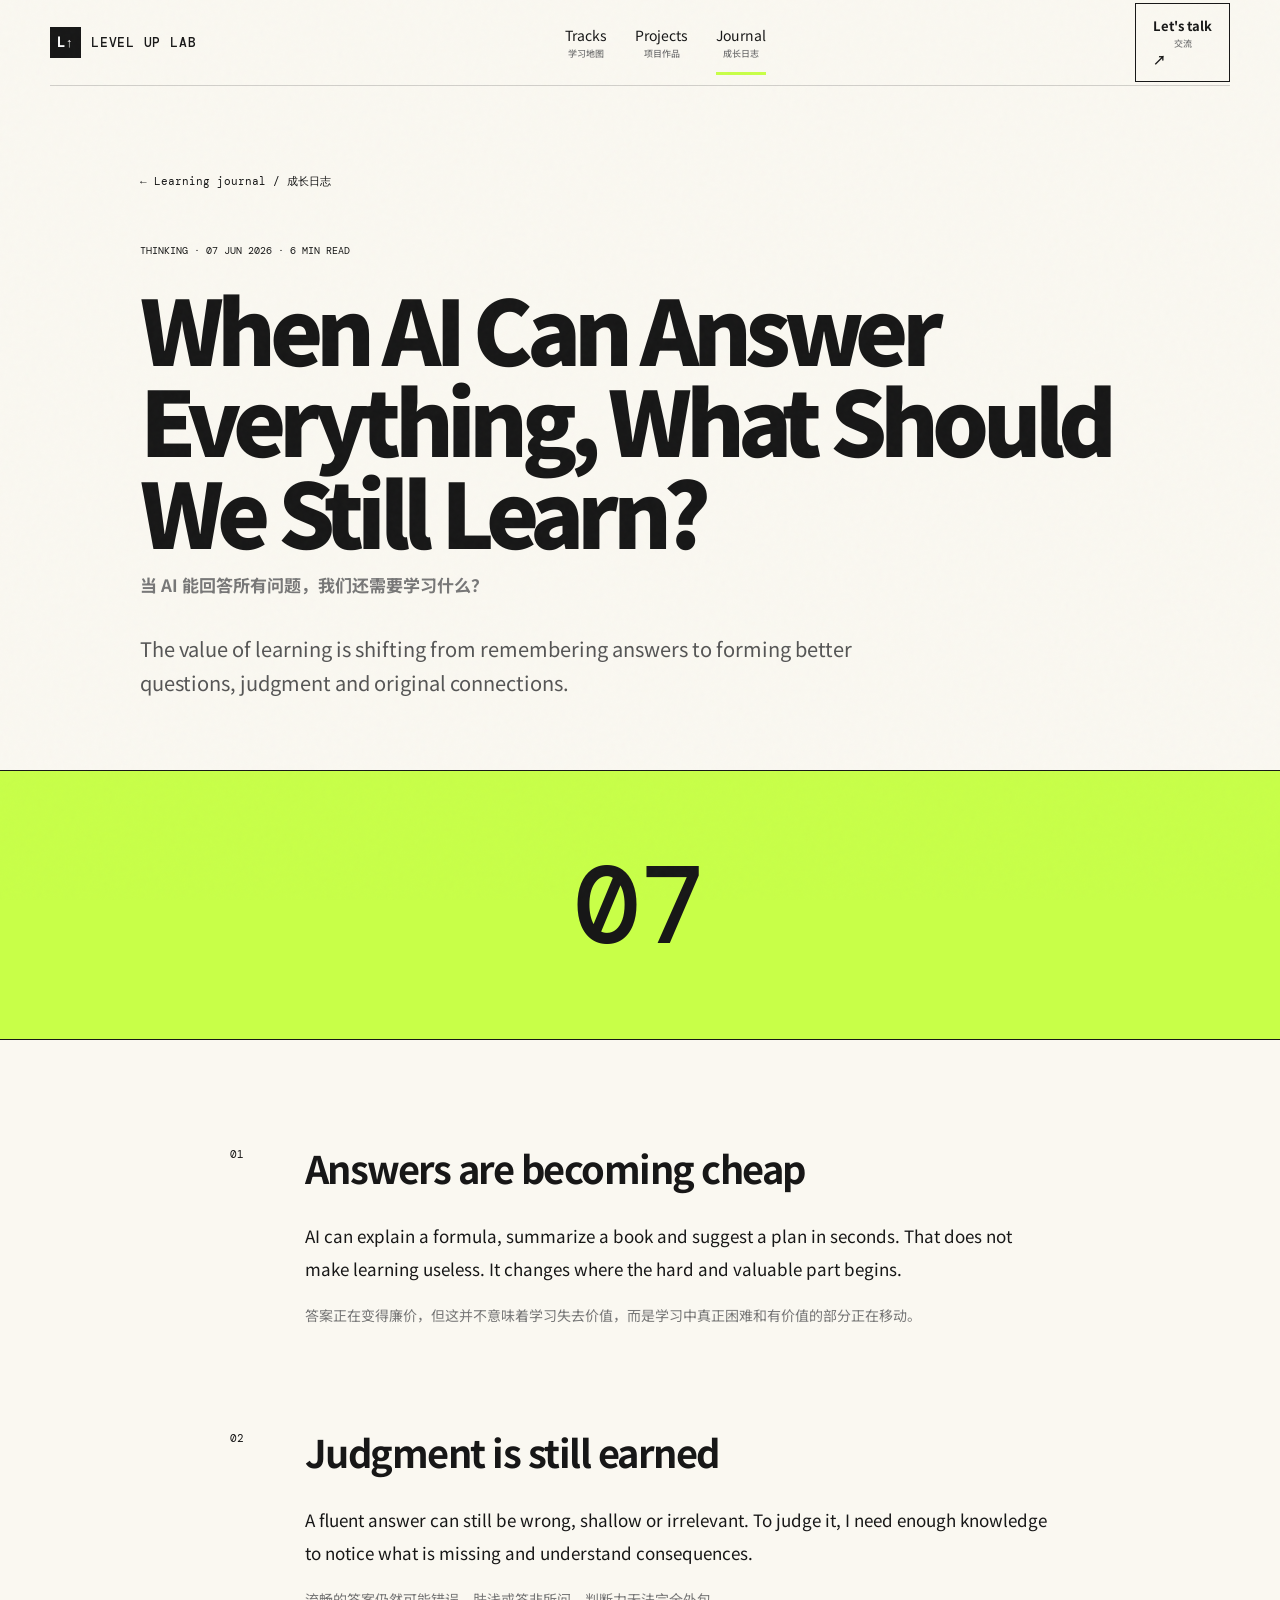
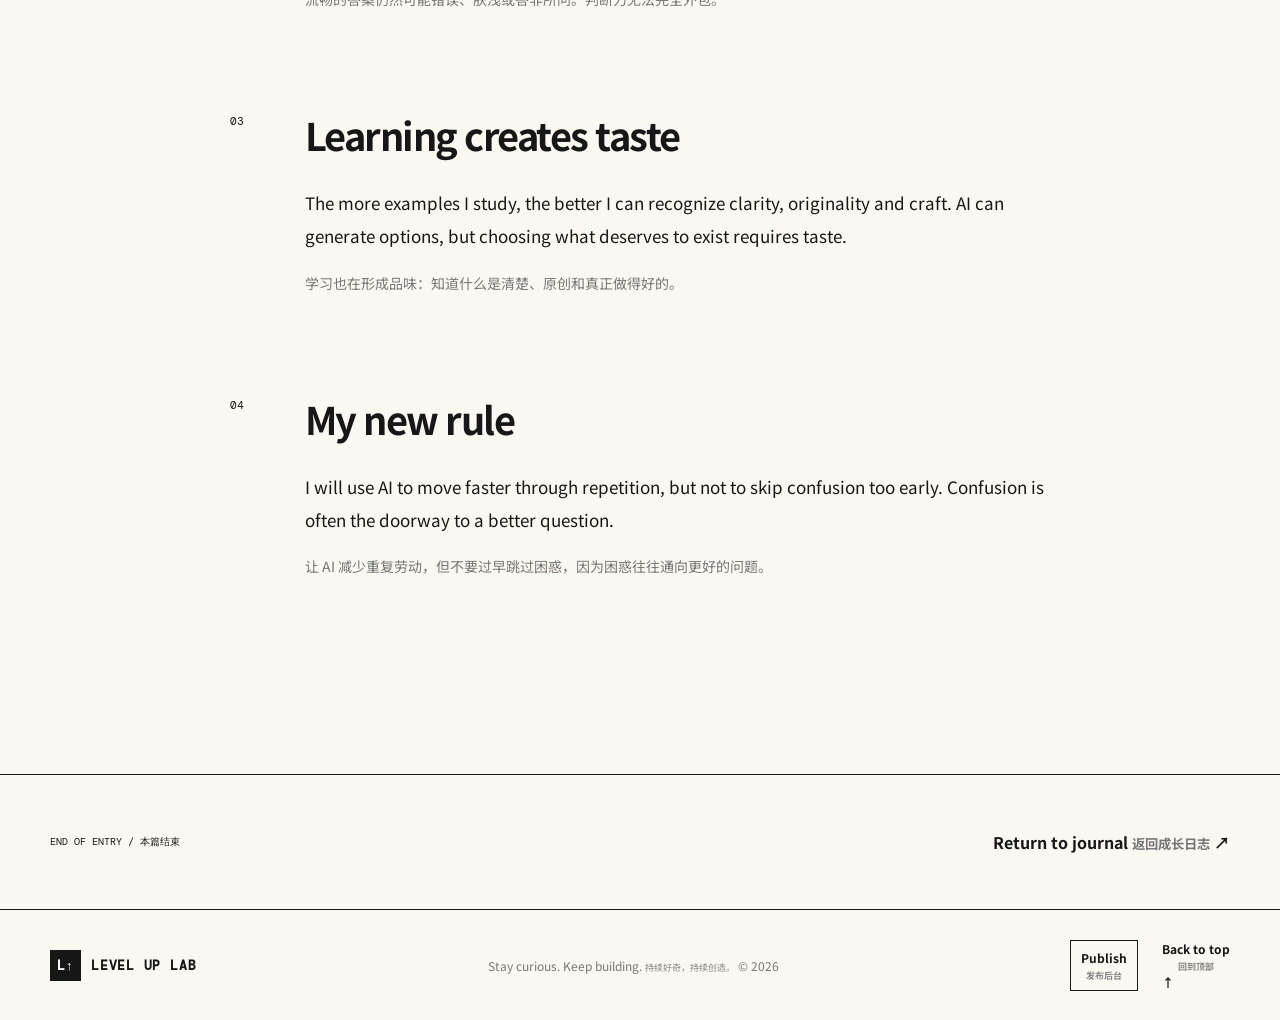
==== article.html @ 66c38d08 "Initial website" ====
<!doctype html>
<html lang="en">
  <head>
    <meta charset="UTF-8" /><meta name="viewport" content="width=device-width, initial-scale=1.0" /><meta name="description" content="Bilingual learning journal entry from LEVEL UP LAB." /><title>Journal Entry — LEVEL UP LAB</title><link rel="icon" href="favicon.svg" type="image/svg+xml" />
    <link rel="preconnect" href="https://fonts.googleapis.com" /><link rel="preconnect" href="https://fonts.gstatic.com" crossorigin /><link href="https://fonts.googleapis.com/css2?family=DM+Mono:wght@400;500&family=Noto+Sans+SC:wght@400;500;700;900&display=swap" rel="stylesheet" /><link rel="stylesheet" href="styles.css" />
  </head>
  <body data-page="journal"><div class="noise" aria-hidden="true"></div>
    <header class="nav shell inner-nav"><a class="logo" href="index.html"><span class="logo-mark">L↑</span><span>LEVEL UP LAB</span></a><nav aria-label="Main navigation"><a href="tracks.html" data-nav="tracks">Tracks <small>学习地图</small></a><a href="projects.html" data-nav="projects">Projects <small>项目作品</small></a><a href="journal.html" data-nav="journal">Journal <small>成长日志</small></a></nav><a class="nav-cta" href="mailto:hello@example.com">Let's talk <small>交流</small> <span>↗</span></a></header>
    <main id="top" class="article-page" data-article-detail>
      <header class="article-hero shell"><a class="back-link" href="journal.html">← Learning journal / 成长日志</a><p class="article-meta" data-article-meta></p><h1 data-article-title>Loading entry…</h1><p class="detail-zh" data-article-zh></p><p class="article-deck" data-article-deck></p></header>
      <div class="article-color" data-article-mark>07</div>
      <article class="article-body shell" data-article-body></article>
      <section class="article-end"><div class="shell"><p>END OF ENTRY / 本篇结束</p><a href="journal.html">Return to journal <small>返回成长日志</small> ↗</a></div></section>
    </main>
    <footer class="footer shell"><a class="logo" href="index.html"><span class="logo-mark">L↑</span><span>LEVEL UP LAB</span></a><p>Stay curious. Keep building. <small>持续好奇，持续创造。</small> © 2026</p><div class="footer-links"><a href="admin/">Publish <small>发布后台</small></a><a href="#top">Back to top <small>回到顶部</small> ↑</a></div></footer><script src="script.js"></script>
  </body>
</html>
---- styles.css ----
:root { --ink:#171717; --cream:#f3f0e7; --paper:#faf8f1; --lime:#c8ff48; --purple:#7657ff; --orange:#ff623e; --line:rgba(23,23,23,.18); }
* { box-sizing:border-box; }
html { scroll-behavior:smooth; overflow-x:hidden; }
body { margin:0; color:var(--ink); background:var(--paper); font-family:"Noto Sans SC",sans-serif; overflow-x:hidden; }
a { color:inherit; text-decoration:none; }
.shell { width:min(1180px, calc(100% - 48px)); margin-inline:auto; }
.noise { position:fixed; inset:0; z-index:20; pointer-events:none; opacity:.035; background-image:url("data:image/svg+xml,%3Csvg viewBox='0 0 180 180' xmlns='http://www.w3.org/2000/svg'%3E%3Cfilter id='n'%3E%3CfeTurbulence type='fractalNoise' baseFrequency='.9' numOctaves='4' stitchTiles='stitch'/%3E%3C/filter%3E%3Crect width='100%25' height='100%25' filter='url(%23n)' opacity='.7'/%3E%3C/svg%3E"); }
.nav { height:86px; display:flex; align-items:center; justify-content:space-between; border-bottom:1px solid var(--line); }
.logo { display:flex; align-items:center; gap:10px; font:500 13px "DM Mono",monospace; letter-spacing:.06em; }
.logo-mark { width:31px; height:31px; display:grid; place-items:center; background:var(--ink); color:white; font-weight:700; }
.nav nav { display:flex; gap:36px; font-size:14px; }
.nav nav a { transition:opacity .2s; }.nav nav a:hover { opacity:.5; }
.nav-cta { padding:12px 17px; border:1px solid var(--ink); font-size:13px; font-weight:700; transition:.2s; }.nav-cta:hover { background:var(--ink); color:white; }
.hero { min-height:680px; padding:82px 0 95px; display:grid; grid-template-columns:1.3fr .7fr; align-items:center; gap:90px; }
.eyebrow { font:500 12px "DM Mono",monospace; letter-spacing:.08em; text-transform:uppercase; }
.live-dot,.status-dot { display:inline-block; width:8px; height:8px; margin-right:8px; background:#64d33b; border-radius:50%; box-shadow:0 0 0 5px rgba(100,211,59,.14); }
h1,h2,h3,p { margin-top:0; }
h1 { margin:24px 0 30px; font-size:clamp(58px,7vw,98px); line-height:.98; letter-spacing:-.075em; font-weight:900; }
h1 span { position:relative; z-index:0; } h1 span::after { content:""; position:absolute; left:-2%; right:-4%; bottom:3%; height:20%; background:var(--lime); z-index:-1; transform:rotate(-1.5deg); }
.hero-intro { max-width:590px; font-size:18px; line-height:1.9; color:#525252; }
.hero-actions { margin-top:38px; display:flex; gap:12px; }
.button { display:inline-flex; align-items:center; justify-content:center; gap:30px; min-height:54px; padding:0 22px; font-size:14px; font-weight:700; transition:transform .2s,box-shadow .2s; }.button:hover { transform:translateY(-3px); box-shadow:5px 5px 0 var(--ink); }
.primary { background:var(--ink); color:white; }.ghost { border:1px solid var(--ink); }
.lab-card { position:relative; padding:20px; background:var(--cream); border:1px solid var(--ink); box-shadow:12px 12px 0 var(--lime); transform:rotate(1.5deg); }
.card-top { display:flex; justify-content:space-between; padding-bottom:14px; border-bottom:1px solid var(--line); font:11px "DM Mono",monospace; }
.avatar-wrap { height:220px; position:relative; display:grid; place-items:center; overflow:hidden; background:var(--purple); margin:18px 0; }
.avatar { position:relative; z-index:2; width:98px; height:98px; display:grid; place-items:center; border:2px solid white; color:white; border-radius:50%; font:500 27px "DM Mono",monospace; background:rgba(23,23,23,.16); }
.orbit { position:absolute; border:1px solid rgba(255,255,255,.55); border-radius:50%; animation:spin 13s linear infinite; }.orbit::before { content:""; position:absolute; width:11px; height:11px; background:var(--lime); border-radius:50%; top:15%; left:4%; }
.orbit-one { width:190px; height:110px; transform:rotate(25deg); }.orbit-two { width:280px; height:150px; transform:rotate(-30deg); animation-direction:reverse; }
.level-badge { position:absolute; z-index:3; right:17px; bottom:15px; padding:7px 10px; background:var(--lime); font:500 11px "DM Mono",monospace; }
.stats div { display:grid; grid-template-columns:100px 1fr; gap:10px; padding:7px 0; }.stats span,.progress-label { font-size:11px; color:#747474; }.stats strong { font-size:12px; }
.progress-label { margin:16px 0 7px; display:flex; justify-content:space-between; }.progress-bar { height:7px; background:#d8d4c8; overflow:hidden; }.progress-bar i { display:block; width:72%; height:100%; background:var(--orange); }
.ticker { overflow:hidden; background:var(--lime); border-block:1px solid var(--ink); transform:rotate(-1deg) scale(1.02); }.ticker-track { width:max-content; padding:15px 0; display:flex; gap:36px; animation:marquee 24s linear infinite; font:500 15px "DM Mono",monospace; }
.section { padding-block:130px; }.section-heading { display:grid; grid-template-columns:1fr 1fr; align-items:end; gap:60px; margin-bottom:64px; }.section-heading h2 { margin:12px 0 0; font-size:clamp(44px,5vw,66px); line-height:1.05; letter-spacing:-.055em; }.section-heading>p { max-width:440px; margin:0 0 4px auto; line-height:1.9; color:#626262; }
.track-grid { display:grid; grid-template-columns:repeat(3,1fr); border:1px solid var(--ink); }.track-card { min-height:485px; padding:30px; border-right:1px solid var(--ink); display:flex; flex-direction:column; position:relative; overflow:hidden; }.track-card:last-child { border:0; }.track-card::after { content:""; position:absolute; width:180px; height:180px; border-radius:50%; right:-90px; top:-90px; background:var(--card-color); transition:transform .35s; }.track-card:hover::after { transform:scale(1.25); }
.track-card.game { --card-color:var(--orange); }.track-card.ai { --card-color:var(--purple); }.track-card.business { --card-color:var(--lime); }
.track-index { font:12px "DM Mono",monospace; }.track-icon { margin:50px 0 27px; width:64px; height:64px; display:grid; place-items:center; border:1px solid var(--ink); border-radius:50%; font-size:28px; }.track-card h3 { font-size:35px; margin-bottom:12px; }.track-card p { line-height:1.8; color:#5d5d5d; font-size:14px; }.track-card ul { list-style:none; padding:0; margin:10px 0 26px; font:12px/2.1 "DM Mono",monospace; }.track-card li::before { content:"+"; margin-right:10px; color:var(--orange); }.track-card a { margin-top:auto; padding-top:17px; border-top:1px solid var(--line); display:flex; justify-content:space-between; font-size:13px; font-weight:700; }
.projects { background:var(--ink); color:white; }.section-heading.light>p { color:#aaa; }.quest { display:grid; grid-template-columns:80px 1fr 100px 50px; align-items:center; gap:24px; padding:36px 6px; border-top:1px solid #484848; transition:background .2s,padding .2s; }.quest:last-child { border-bottom:1px solid #484848; }.quest:hover { background:#222; padding-inline:20px; }.quest-num { font:12px "DM Mono",monospace; color:#888; }.tag-row { display:flex; gap:7px; }.tag-row span { padding:4px 7px; border:1px solid #5a5a5a; font:10px "DM Mono",monospace; color:#bbb; }.quest h3 { margin:12px 0 8px; font-size:25px; }.quest p { margin:0; color:#999; font-size:13px; }.quest-status { font:11px "DM Mono",monospace; }.quest-status.done { color:#777; }.quest-arrow { font-size:24px; text-align:right; }
.log-section .section-heading { grid-template-columns:1fr auto; }.text-link { font-size:13px; font-weight:700; }.log-grid { display:grid; grid-template-columns:repeat(3,1fr); gap:22px; }.log-card { border:1px solid var(--ink); background:var(--paper); transition:transform .25s,box-shadow .25s; }.log-card:hover { transform:translateY(-6px); box-shadow:8px 8px 0 var(--ink); }.log-visual { height:210px; display:grid; grid-template-columns:1fr auto; grid-template-rows:1fr auto; padding:24px; overflow:hidden; position:relative; }.log-visual span { font:500 67px "DM Mono",monospace; line-height:1; }.log-visual b { grid-column:2; grid-row:2; font:12px "DM Mono",monospace; }.log-visual i { position:absolute; border:1px solid var(--ink); border-radius:50%; width:170px; height:170px; right:-20px; top:20px; }.log-visual i::before,.log-visual i::after { content:""; position:absolute; background:var(--ink); }.log-visual i::before { width:220px; height:1px; top:84px; left:-25px; }.log-visual i::after { width:1px; height:220px; left:84px; top:-25px; }.visual-one { background:var(--lime); }.visual-two { background:var(--purple); color:white; }.visual-two i { border-color:white; }.visual-two i::before,.visual-two i::after { background:white; }.visual-three { background:var(--orange); }.log-content { padding:25px; }.log-content p { font:10px "DM Mono",monospace; color:#777; }.log-content h3 { min-height:80px; font-size:20px; line-height:1.55; }.log-content a { font-size:12px; font-weight:700; }
.contact { background:var(--lime); border-block:1px solid var(--ink); text-align:center; }.contact-inner { padding-block:110px; }.contact h2 { margin:18px 0 20px; font-size:clamp(52px,7vw,82px); line-height:1.02; letter-spacing:-.06em; }.contact p:not(.eyebrow) { margin-bottom:34px; }.dark { background:var(--ink); color:white; }.button.dark:hover { box-shadow:5px 5px 0 white; }
.footer { min-height:110px; display:flex; align-items:center; justify-content:space-between; font-size:12px; }.footer p { margin:0; color:#777; }.footer>a { font-weight:700; }.footer-links { display:flex; align-items:center; gap:24px; }.footer-links a { font-weight:700; }.footer-links a:first-child { padding:8px 10px; border:1px solid var(--ink); }.footer-links small { display:block; margin-top:3px; text-align:center; }
.reveal { opacity:0; transform:translateY(24px); transition:opacity .7s ease,transform .7s ease; }.reveal.visible { opacity:1; transform:translateY(0); }.delay-1 { transition-delay:.12s; }.delay-2 { transition-delay:.24s; }
@keyframes spin { to { rotate:360deg; } } @keyframes marquee { to { transform:translateX(-50%); } }
@media (max-width:850px) { .nav nav { display:none; }.hero { grid-template-columns:1fr; gap:55px; padding-top:60px; }.lab-card { max-width:440px; }.section-heading { grid-template-columns:1fr; gap:25px; }.section-heading>p { margin-left:0; }.track-grid,.log-grid { grid-template-columns:1fr; }.track-card { border-right:0; border-bottom:1px solid var(--ink); min-height:430px; }.quest { grid-template-columns:54px 1fr 30px; }.quest-status { display:none; }.section { padding-block:90px; } }
@media (max-width:560px) { .shell { width:min(100% - 28px,1180px); }.nav { height:72px; }.nav-cta { padding:10px 11px; }.nav-cta span { display:none; }.hero { min-height:0; padding:55px 0 80px; }.hero-actions { flex-direction:column; }.lab-card { box-shadow:7px 7px 0 var(--lime); }.section-heading h2 { font-size:44px; }.quest { grid-template-columns:1fr 28px; padding:28px 0; }.quest-num { display:none; }.quest h3 { font-size:21px; }.footer { padding:30px 0; gap:25px; flex-wrap:wrap; }.footer p { order:3; width:100%; }.footer-links { margin-left:auto; gap:12px; } }
@media (prefers-reduced-motion:reduce) { *,*::before,*::after { animation-duration:.01ms!important; animation-iteration-count:1!important; scroll-behavior:auto!important; }.reveal { opacity:1; transform:none; } }

/* English-first bilingual hierarchy */
.nav nav { gap:28px; }
.nav small,.nav-cta small { display:block; margin-top:2px; color:#777; font-size:9px; font-weight:500; text-align:center; }
.hero-zh { margin:-12px 0 26px; color:#5f5f5f; font-size:17px; font-weight:700; letter-spacing:.08em; }
.zh-copy { max-width:590px; margin-top:-12px; color:#888; font-size:12px; line-height:1.8; }
.button { gap:10px; }.button small { font-size:9px; opacity:.62; }.button span { margin-left:14px; }
.stats span small,.stats strong small,.progress-label small { display:block; margin-top:3px; font-size:9px; font-weight:400; }
.stats strong { font-size:11px; }.stats span,.progress-label { font-size:10px; }
.section-heading>p,.dual-copy { max-width:440px; margin:0 0 4px auto; color:#626262; line-height:1.9; }
.dual-copy p { margin:0; }.dual-copy p+p { margin-top:9px; color:#929292; font-size:12px; }
.heading-zh { margin:14px 0 0; color:#777; font-size:14px; font-weight:700; letter-spacing:.06em; }
.track-card h3 { font-size:32px; }.track-card h3 small { display:block; margin-top:7px; color:#777; font-size:12px; letter-spacing:.08em; }
.track-card p { font-size:13px; line-height:1.75; }.track-card .card-zh { margin-top:-5px; color:#999; font-size:11px; }
.track-card ul { margin:8px 0 20px; font-size:11px; }.track-card a small { margin-left:auto; margin-right:8px; color:#888; font-weight:500; }
.section-heading.light .dual-copy { color:#ddd; }.section-heading.light .dual-copy p+p,.section-heading.light .heading-zh { color:#888; }
.quest h3 { font-size:24px; }.quest h3 small { display:block; margin-top:6px; color:#888; font-size:11px; }
.quest p { color:#bbb; font-size:12px; }.quest p span { margin-left:7px; color:#777; font-size:10px; }
.quest-status { font-size:10px; }.quest-status small { display:block; margin-top:5px; color:#777; }
.log-content p small { margin-left:5px; }.log-content h3 { min-height:122px; font-size:18px; line-height:1.45; }
.log-content h3 small { display:block; margin-top:8px; color:#888; font-size:11px; font-weight:500; line-height:1.55; }
.log-content a small,.text-link small,.footer small { color:#888; font-size:9px; }
.contact .heading-zh { margin-top:-8px; color:#4d5e1e; }.contact p span { color:#607329; font-size:12px; }

@media (max-width:850px) {
  .section-heading>p,.dual-copy { margin-left:0; }
  .track-card { min-height:470px; }
}

/* Four equal learning paths */
.track-grid { grid-template-columns:repeat(4,1fr); }
.track-card { min-height:535px; padding:26px; }
.track-card.english { --card-color:var(--orange); }
.track-card.ai { --card-color:var(--purple); }
.track-card.media { --card-color:var(--lime); }
.track-card.business { --card-color:#67d7ff; }
.track-card h3 { overflow-wrap:anywhere; }
@media (max-width:1000px) and (min-width:851px) {
  .track-grid { grid-template-columns:repeat(2,1fr); }
  .track-card { border-bottom:1px solid var(--ink); }
  .track-card:nth-child(2) { border-right:0; }
  .track-card:nth-child(3),.track-card:nth-child(4) { border-bottom:0; }
}
@media (max-width:850px) {
  .track-grid { grid-template-columns:1fr; }
  .track-card { min-height:470px; }
  .track-card:nth-child(3) { border-bottom:1px solid var(--ink); }
}

/* Projects as prominent cards */
.quest-list { display:grid; grid-template-columns:repeat(2,minmax(0,1fr)); gap:18px; }
.quest { --accent:var(--lime); min-height:350px; position:relative; overflow:hidden; display:grid; grid-template-columns:1fr auto; grid-template-rows:auto 1fr auto; gap:22px; padding:28px; border:1px solid #4b4b4b; background:#1d1d1d; transition:transform .25s,box-shadow .25s,border-color .25s; }
.quest:nth-child(1) { --accent:var(--purple); }.quest:nth-child(2) { --accent:var(--orange); }.quest:nth-child(3) { --accent:#67d7ff; }.quest:nth-child(4) { --accent:var(--lime); }
.quest::before { content:""; position:absolute; top:-92px; right:-72px; width:210px; height:210px; border-radius:50%; background:var(--accent); opacity:.92; transition:transform .3s; }
.quest:hover { padding:28px; border-color:var(--accent); background:#222; transform:translateY(-6px); box-shadow:8px 8px 0 var(--accent); }
.quest:hover::before { transform:scale(1.14); }
.quest-num,.quest-main,.quest-arrow { position:relative; z-index:1; }
.quest-num { grid-column:1; grid-row:1; }.quest-main { grid-column:1/-1; grid-row:2; align-self:end; }.quest-arrow { grid-column:2; grid-row:3; align-self:end; }
.quest h3 { max-width:470px; margin:16px 0 12px; font-size:30px; line-height:1.2; }.quest h3 small { margin-top:9px; }
.quest p { max-width:470px; line-height:1.7; }.quest .tag-row span { border-color:#606060; }

/* Journal as a scannable list */
.log-grid { display:block; }
.log-card { display:grid; grid-template-columns:160px 1fr; border:0; border-top:1px solid var(--ink); background:transparent; transition:background .2s; }
.log-card:last-child { border-bottom:1px solid var(--ink); }.log-card:hover { transform:none; box-shadow:none; background:var(--cream); }
.log-visual { width:160px; height:150px; border-right:1px solid var(--ink); }
.log-visual span { font-size:46px; }.log-visual i { width:110px; height:110px; right:-20px; top:20px; }.log-visual i::before { width:150px; top:54px; }.log-visual i::after { height:150px; left:54px; }
.log-content { display:grid; grid-template-columns:155px 1fr 105px; gap:26px; align-items:center; padding:25px 30px; }
.log-content p,.log-content h3 { margin:0; }.log-content h3 { min-height:0; font-size:19px; }.log-content a { justify-self:end; white-space:nowrap; }

@media (max-width:850px) {
  .quest-list { grid-template-columns:1fr; }
  .quest { min-height:330px; grid-template-columns:1fr auto; }
  .quest-status { display:block; }
  .log-card { grid-template-columns:125px 1fr; }
  .log-visual { width:125px; height:100%; min-height:145px; padding:18px; }
  .log-content { grid-template-columns:1fr; gap:10px; padding:22px; }
  .log-content a { justify-self:start; margin-top:6px; }
}
@media (max-width:560px) {
  .quest { min-height:350px; padding:22px; }.quest:hover { padding:22px; }
  .quest-num { display:block; }.quest h3 { font-size:25px; }
  .quest-status { min-width:78px; font-size:9px; }
  .log-card { grid-template-columns:92px 1fr; }
  .log-visual { width:92px; min-height:165px; padding:12px; }.log-visual span { font-size:34px; }.log-visual i { width:75px; height:75px; }
  .log-content { padding:16px; }.log-content h3 { font-size:15px; }.log-content h3 small { font-size:10px; }.log-content p { font-size:9px; }
}

/* Shared inner pages */
.inner-nav nav a { position:relative; }.inner-nav nav a.active::after { content:""; position:absolute; left:0; right:0; bottom:-15px; height:3px; background:var(--lime); }
.inner-page { min-height:70vh; }.page-hero { padding:110px 0 95px; }.page-hero h1 { margin:25px 0 35px; max-width:1000px; font-size:clamp(64px,8vw,112px); }.page-hero h1 span { color:var(--purple); }.page-hero-copy { max-width:680px; margin-left:auto; }.page-hero-copy p { font-size:17px; line-height:1.9; }.page-hero-copy p+ p { margin-top:-5px; color:#888; font-size:12px; }.anchor-nav { margin-top:65px; display:grid; grid-template-columns:repeat(4,1fr); border:1px solid var(--ink); }.anchor-nav a { padding:17px; border-right:1px solid var(--ink); font:11px "DM Mono",monospace; transition:.2s; }.anchor-nav a:last-child { border:0; }.anchor-nav a:hover { background:var(--ink); color:white; }

/* Tracks */
.route { padding:115px 0; border-top:1px solid var(--ink); scroll-margin-top:20px; }.route-grid { display:grid; grid-template-columns:.78fr 1.22fr; gap:100px; }.route-title>span { font:11px "DM Mono",monospace; }.route-symbol { width:82px; height:82px; margin:38px 0; display:grid; place-items:center; border:1px solid currentColor; border-radius:50%; font:500 25px "DM Mono",monospace; }.route-title h2 { font-size:clamp(50px,5vw,76px); line-height:1; letter-spacing:-.06em; }.route-title h2 small { display:block; margin-top:13px; font-size:16px; letter-spacing:.08em; }.route-lead { max-width:650px; font-size:28px; font-weight:700; line-height:1.45; }.route-zh { color:#777; font-size:13px; line-height:1.8; }.route-plan { margin:50px 0 34px; border-top:1px solid currentColor; }.route-plan>div { display:grid; grid-template-columns:130px 1fr 1.2fr; gap:25px; padding:23px 0; border-bottom:1px solid currentColor; }.route-plan span { font:10px "DM Mono",monospace; }.route-plan strong { font-size:14px; }.route-plan p { margin:0; color:#666; font-size:12px; line-height:1.6; }.route-link { display:inline-flex; gap:13px; padding:15px 18px; border:1px solid currentColor; font-size:12px; font-weight:700; }.route-link small { color:#777; }.route-english { background:#fff2eb; }.route-ai { background:var(--purple); color:white; }.route-ai .route-zh,.route-ai .route-plan p,.route-ai .route-link small { color:#d0caff; }.route-media { background:var(--lime); }.route-business { background:#dff7ff; }
.next-cta { padding:120px 0; background:var(--lime); text-align:center; }.next-cta h2 { margin:16px 0; font-size:clamp(50px,7vw,82px); line-height:1.02; letter-spacing:-.06em; }.next-cta>div>p:not(.eyebrow) { margin-bottom:35px; }.dark-cta { background:var(--ink); color:white; }.dark-cta .primary { border:1px solid #555; }

/* Project archive */
.library-section { padding:10px 0 130px; }.filter-bar { margin-bottom:35px; display:flex; flex-wrap:wrap; gap:8px; }.filter-bar button { padding:11px 15px; border:1px solid var(--ink); background:transparent; color:var(--ink); font:11px "DM Mono",monospace; cursor:pointer; }.filter-bar button small { margin-left:4px; }.filter-bar button.active,.filter-bar button:hover { background:var(--ink); color:white; }.library-grid { display:grid; grid-template-columns:repeat(2,1fr); gap:22px; }.library-project { position:relative; min-height:580px; padding:28px; display:flex; flex-direction:column; overflow:hidden; border:1px solid var(--ink); background:var(--cream); transition:transform .25s,box-shadow .25s; }.library-project:hover { transform:translateY(-6px); box-shadow:9px 9px 0 var(--ink); }.library-project[hidden] { display:none; }.project-no { font:11px "DM Mono",monospace; }.project-art { height:245px; margin:24px 0 28px; padding:28px; display:flex; align-items:center; justify-content:space-between; background:var(--project-tone); font:500 66px "DM Mono",monospace; }.project-art span { align-self:flex-end; font-size:25px; }.tone-purple { --project-tone:var(--purple); }.tone-orange { --project-tone:var(--orange); }.tone-blue { --project-tone:#67d7ff; }.tone-lime { --project-tone:var(--lime); }.library-project .tag-row span { color:#555; border-color:#999; }.library-project h2 { margin:16px 0 10px; font-size:31px; line-height:1.2; }.library-project h2 small { display:block; margin-top:8px; color:#777; font-size:12px; }.library-project>p { margin-top:auto; color:#666; font-size:13px; }

/* Journal archive */
.journal-stats { margin-top:60px; display:grid; grid-template-columns:repeat(3,1fr); border-block:1px solid var(--ink); }.journal-stats span { padding:22px 18px; border-right:1px solid var(--ink); font:10px "DM Mono",monospace; }.journal-stats span:last-child { border:0; }.journal-stats strong { display:block; margin-bottom:8px; font-size:30px; }.journal-stats small { display:block; margin-top:5px; color:#777; }.journal-archive { padding-bottom:130px; }.archive-row { display:grid; grid-template-columns:110px 160px 1fr 40px; gap:30px; align-items:center; padding:35px 0; border-top:1px solid var(--ink); transition:padding .2s,background .2s; }.archive-row:last-child { border-bottom:1px solid var(--ink); }.archive-row:hover { padding-inline:20px; background:var(--cream); }.archive-date { display:flex; align-items:flex-end; gap:8px; }.archive-date strong { font:500 45px "DM Mono",monospace; line-height:.9; }.archive-date span,.archive-type { font:10px/1.5 "DM Mono",monospace; }.archive-type small { display:block; margin-top:6px; color:#888; }.archive-title h2 { margin:0; font-size:25px; line-height:1.35; }.archive-title p { margin:7px 0 0; color:#888; font-size:11px; }.archive-arrow { font-size:24px; }.journal-note { padding:105px 0; background:var(--purple); color:white; text-align:center; }.journal-note blockquote { max-width:920px; margin:25px auto; font-size:clamp(32px,4vw,54px); font-weight:900; line-height:1.25; letter-spacing:-.04em; }.journal-note>div>p:last-child { color:#d1caff; font-size:13px; }

/* Project detail */
.detail-hero { padding:80px 0 75px; }.back-link { display:inline-block; margin-bottom:55px; font:11px "DM Mono",monospace; }.detail-tags { display:flex; gap:8px; }.detail-tags span { padding:6px 9px; border:1px solid var(--ink); font:10px "DM Mono",monospace; }.detail-hero h1 { max-width:1040px; margin:22px 0 10px; font-size:clamp(56px,7.5vw,105px); line-height:.98; }.detail-zh { color:#777; font-size:17px; font-weight:700; }.detail-summary { max-width:700px; margin:35px 0 45px; color:#555; font-size:18px; line-height:1.8; }.detail-facts { display:grid; grid-template-columns:repeat(3,1fr); border-block:1px solid var(--ink); }.detail-facts div { padding:20px 0; }.detail-facts span { display:block; color:#777; font:10px "DM Mono",monospace; }.detail-facts strong { display:block; margin-top:8px; font-size:13px; }.project-cover { --detail-accent:var(--purple); min-height:500px; display:grid; align-items:center; overflow:hidden; background:var(--detail-accent); border-block:1px solid var(--ink); }.project-cover>div { display:flex; align-items:center; justify-content:space-between; gap:60px; }.cover-mark { width:260px; height:260px; display:grid; place-items:center; flex:0 0 auto; border:2px solid var(--ink); border-radius:50%; font:500 72px "DM Mono",monospace; }.project-cover p { max-width:650px; margin:0; font-size:clamp(32px,4vw,55px); font-weight:900; line-height:1.2; letter-spacing:-.04em; }.case-study { display:grid; grid-template-columns:220px 1fr; gap:90px; padding:120px 0; }.case-study aside { position:relative; }.case-study aside>span { font:11px "DM Mono",monospace; }.case-study aside nav { position:sticky; top:40px; margin-top:30px; display:flex; flex-direction:column; }.case-study aside nav a { padding:11px 0; color:#777; font:11px "DM Mono",monospace; }.case-study article { max-width:760px; }.case-study article section { padding-bottom:90px; scroll-margin-top:35px; }.case-study h2 { margin:12px 0 25px; font-size:42px; letter-spacing:-.04em; }.case-study article section>p:not(.eyebrow) { color:#4e4e4e; font-size:17px; line-height:1.95; }.process-list { border-top:1px solid var(--ink); }.process-list div { display:grid; grid-template-columns:55px 1fr; padding:22px 0; border-bottom:1px solid var(--ink); }.process-list span { font:11px "DM Mono",monospace; }.process-list p { margin:0; font-size:14px; line-height:1.7; }.result-card { margin-top:35px; padding:28px; background:var(--ink); color:white; }.result-card span { font:10px "DM Mono",monospace; color:#aaa; }.result-card strong { display:block; margin-top:15px; font-size:25px; }.next-project { padding:70px 0; background:var(--lime); }.next-project>div>span { font:10px "DM Mono",monospace; }.next-project a { margin-top:17px; display:flex; align-items:center; justify-content:space-between; }.next-project strong { font-size:clamp(30px,4vw,54px); }.next-project i { font:normal 40px sans-serif; }

/* Article detail */
.article-hero { max-width:1000px; padding:80px 0 70px; }.article-meta { font:10px "DM Mono",monospace; }.article-hero h1 { margin:25px 0 16px; font-size:clamp(55px,7vw,95px); line-height:1.02; }.article-deck { max-width:760px; margin:35px 0 0; color:#555; font-size:20px; line-height:1.7; }.article-color { height:270px; display:grid; place-items:center; border-block:1px solid var(--ink); font:500 110px "DM Mono",monospace; }.article-body { max-width:820px; padding:100px 0; }.article-body section { position:relative; padding:0 0 80px 75px; }.article-body section>span { position:absolute; left:0; top:7px; font:11px "DM Mono",monospace; }.article-body h2 { margin:0 0 24px; font-size:38px; letter-spacing:-.04em; }.article-body p { font-size:17px; line-height:1.95; }.article-body p[lang="zh-CN"] { color:#777; font-size:14px; }.article-end { padding:55px 0; border-block:1px solid var(--ink); }.article-end>div { display:flex; align-items:center; justify-content:space-between; }.article-end p { margin:0; font:10px "DM Mono",monospace; }.article-end a { font-weight:700; }.article-end small { color:#777; }

/* 404 */
.not-found { min-height:100vh; display:grid; place-items:center; padding:40px; background:var(--purple); color:white; }.not-found>div { max-width:900px; }.not-found strong { display:block; margin:20px 0; font-size:clamp(90px,17vw,230px); line-height:.75; letter-spacing:-.08em; }.not-found p:not(.eyebrow) { margin-bottom:35px; font-size:18px; line-height:1.7; }.not-found p span { color:#d5cfff; font-size:13px; }

@media (max-width:850px) {
  .page-hero { padding:80px 0 70px; }.page-hero-copy { margin-left:0; }.anchor-nav { grid-template-columns:repeat(2,1fr); }.anchor-nav a:nth-child(2) { border-right:0; }.anchor-nav a:nth-child(-n+2) { border-bottom:1px solid var(--ink); }
  .route-grid { grid-template-columns:1fr; gap:45px; }.route-plan>div { grid-template-columns:110px 1fr; }.route-plan p { grid-column:2; }
  .library-grid { grid-template-columns:1fr; }.library-project { min-height:540px; }
  .archive-row { grid-template-columns:90px 1fr 35px; gap:18px; }.archive-type { grid-column:2; }.archive-title { grid-column:2; }.archive-arrow { grid-column:3; grid-row:1/3; }
  .project-cover>div { flex-direction:column; align-items:flex-start; padding-block:70px; }.cover-mark { width:190px; height:190px; }.case-study { grid-template-columns:1fr; gap:45px; }.case-study aside nav { position:static; flex-direction:row; flex-wrap:wrap; gap:20px; }
}
@media (max-width:560px) {
  .page-hero { padding-top:60px; }.page-hero h1 { font-size:57px; }.anchor-nav { margin-top:40px; }
  .route { padding:80px 0; }.route-title h2 { font-size:48px; }.route-lead { font-size:22px; }.route-plan>div { grid-template-columns:1fr; gap:7px; }.route-plan p { grid-column:1; }
  .next-cta { padding:85px 0; }
  .library-project { min-height:500px; padding:20px; }.project-art { height:190px; font-size:50px; }.library-project h2 { font-size:25px; }
  .journal-stats { grid-template-columns:1fr; }.journal-stats span { border-right:0; border-bottom:1px solid var(--ink); }.journal-stats span:last-child { border:0; }.archive-row { grid-template-columns:74px 1fr 25px; padding:25px 0; }.archive-date strong { font-size:35px; }.archive-title h2 { font-size:19px; }
  .detail-hero { padding-top:55px; }.detail-hero h1 { font-size:52px; }.detail-facts { grid-template-columns:1fr; }.detail-facts div { border-bottom:1px solid var(--line); }.project-cover { min-height:0; }.project-cover p { font-size:28px; }.cover-mark { width:140px; height:140px; font-size:45px; }.case-study { padding:80px 0; }.case-study h2 { font-size:32px; }.case-study article section>p:not(.eyebrow) { font-size:15px; }.next-project strong { font-size:27px; }
  .article-hero { padding-top:55px; }.article-hero h1 { font-size:49px; }.article-deck { font-size:17px; }.article-color { height:190px; font-size:80px; }.article-body { padding:70px 0; }.article-body section { padding:0 0 65px 0; }.article-body section>span { position:static; display:block; margin-bottom:14px; }.article-body h2 { font-size:29px; }.article-body p { font-size:15px; }.article-end>div { align-items:flex-start; flex-direction:column; gap:20px; }
}
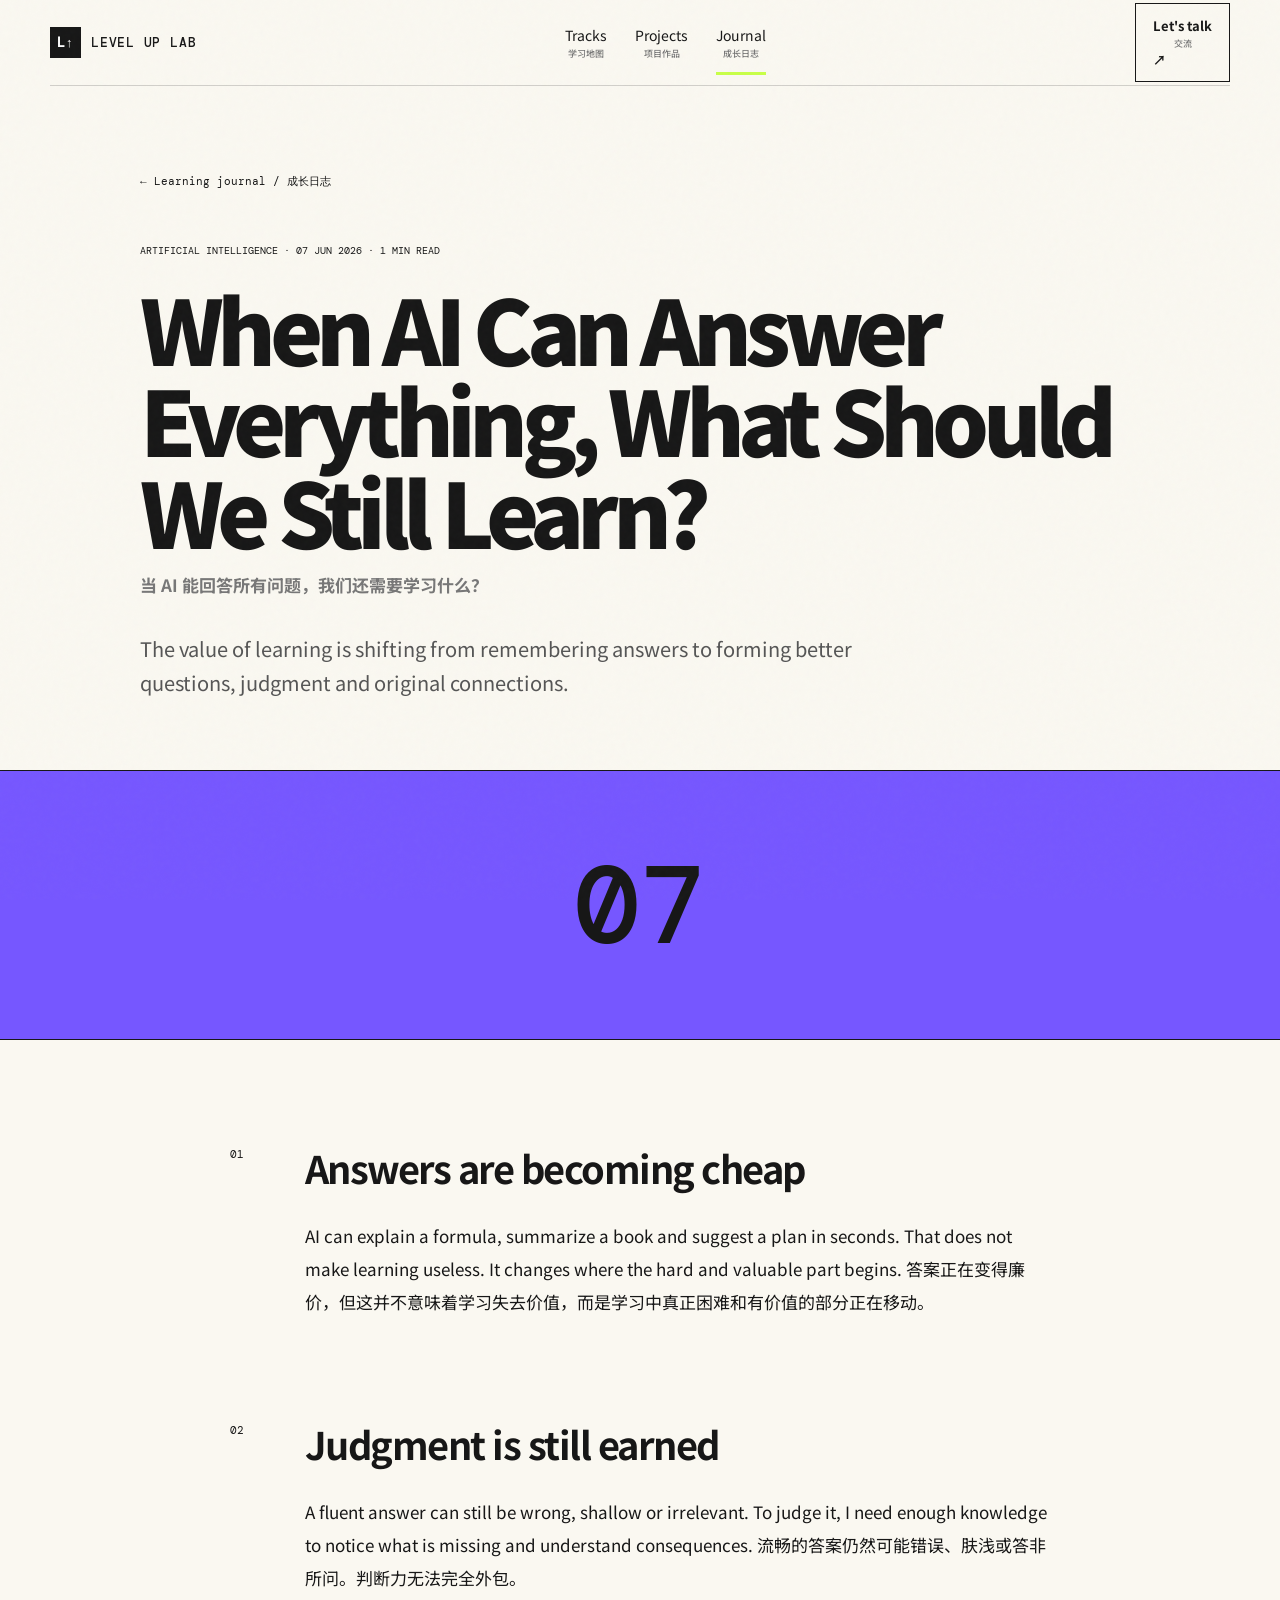
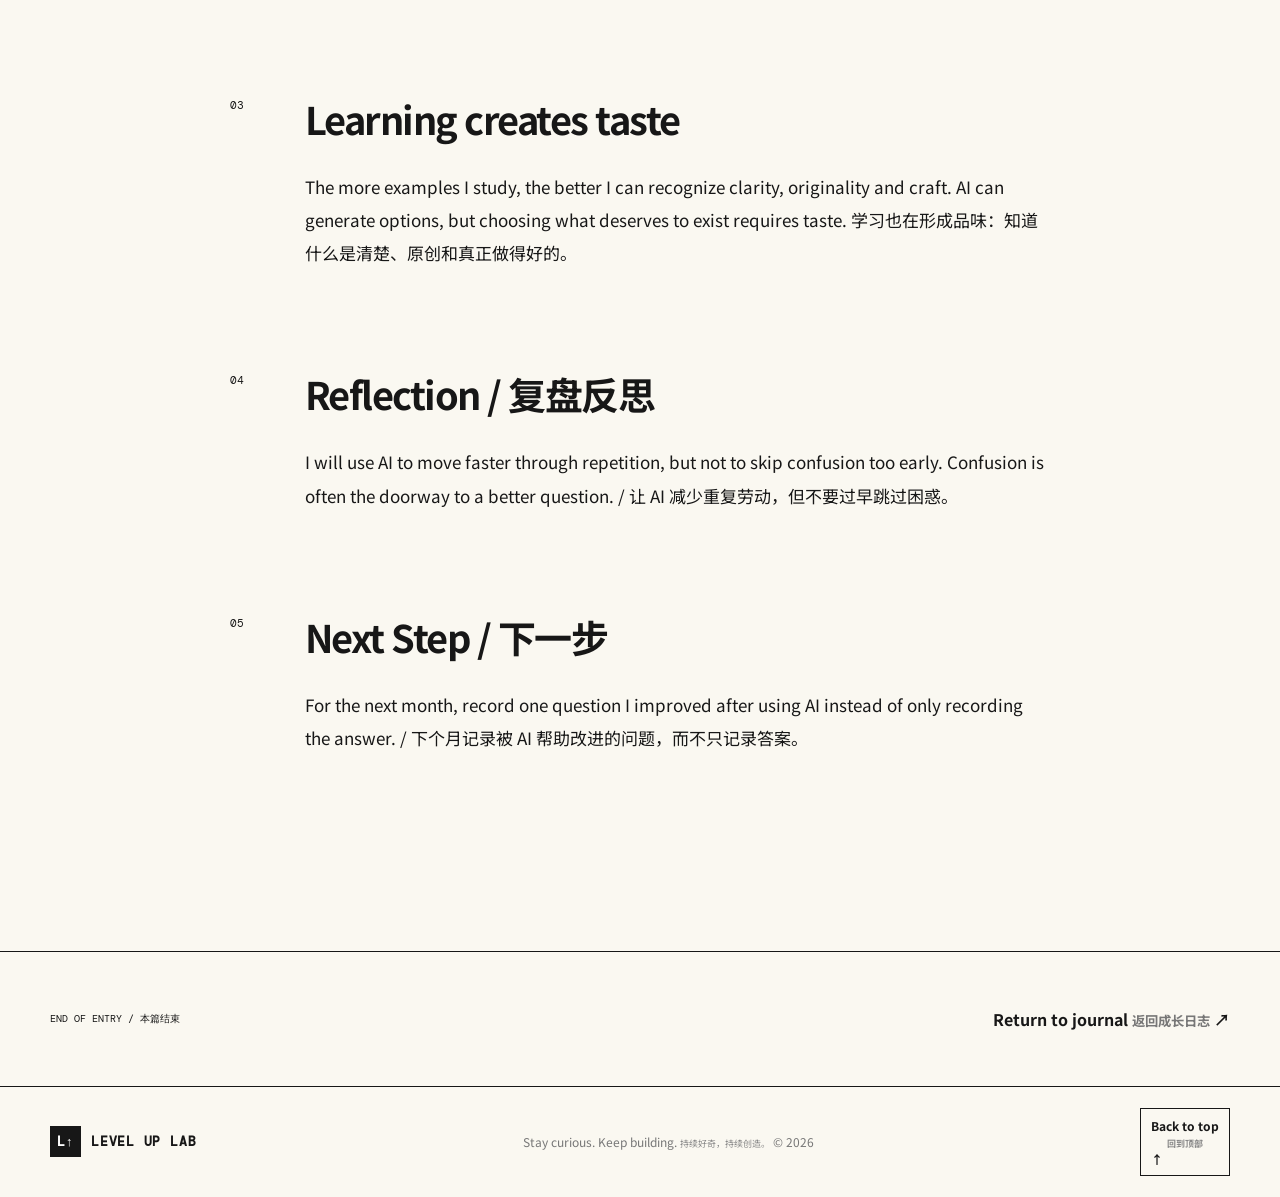
==== commit ba174aea: "3" ====
--- a/article.html
+++ b/article.html
@@ -12,6 +12,6 @@
       <article class="article-body shell" data-article-body></article>
       <section class="article-end"><div class="shell"><p>END OF ENTRY / 本篇结束</p><a href="journal.html">Return to journal <small>返回成长日志</small> ↗</a></div></section>
     </main>
-    <footer class="footer shell"><a class="logo" href="index.html"><span class="logo-mark">L↑</span><span>LEVEL UP LAB</span></a><p>Stay curious. Keep building. <small>持续好奇，持续创造。</small> © 2026</p><div class="footer-links"><a href="admin/">Publish <small>发布后台</small></a><a href="#top">Back to top <small>回到顶部</small> ↑</a></div></footer><script src="script.js"></script>
+    <footer class="footer shell"><a class="logo" href="index.html"><span class="logo-mark">L↑</span><span>LEVEL UP LAB</span></a><p>Stay curious. Keep building. <small>持续好奇，持续创造。</small> © 2026</p><div class="footer-links"><a href="#top">Back to top <small>回到顶部</small> ↑</a></div></footer><script src="script.js"></script>
   </body>
 </html>
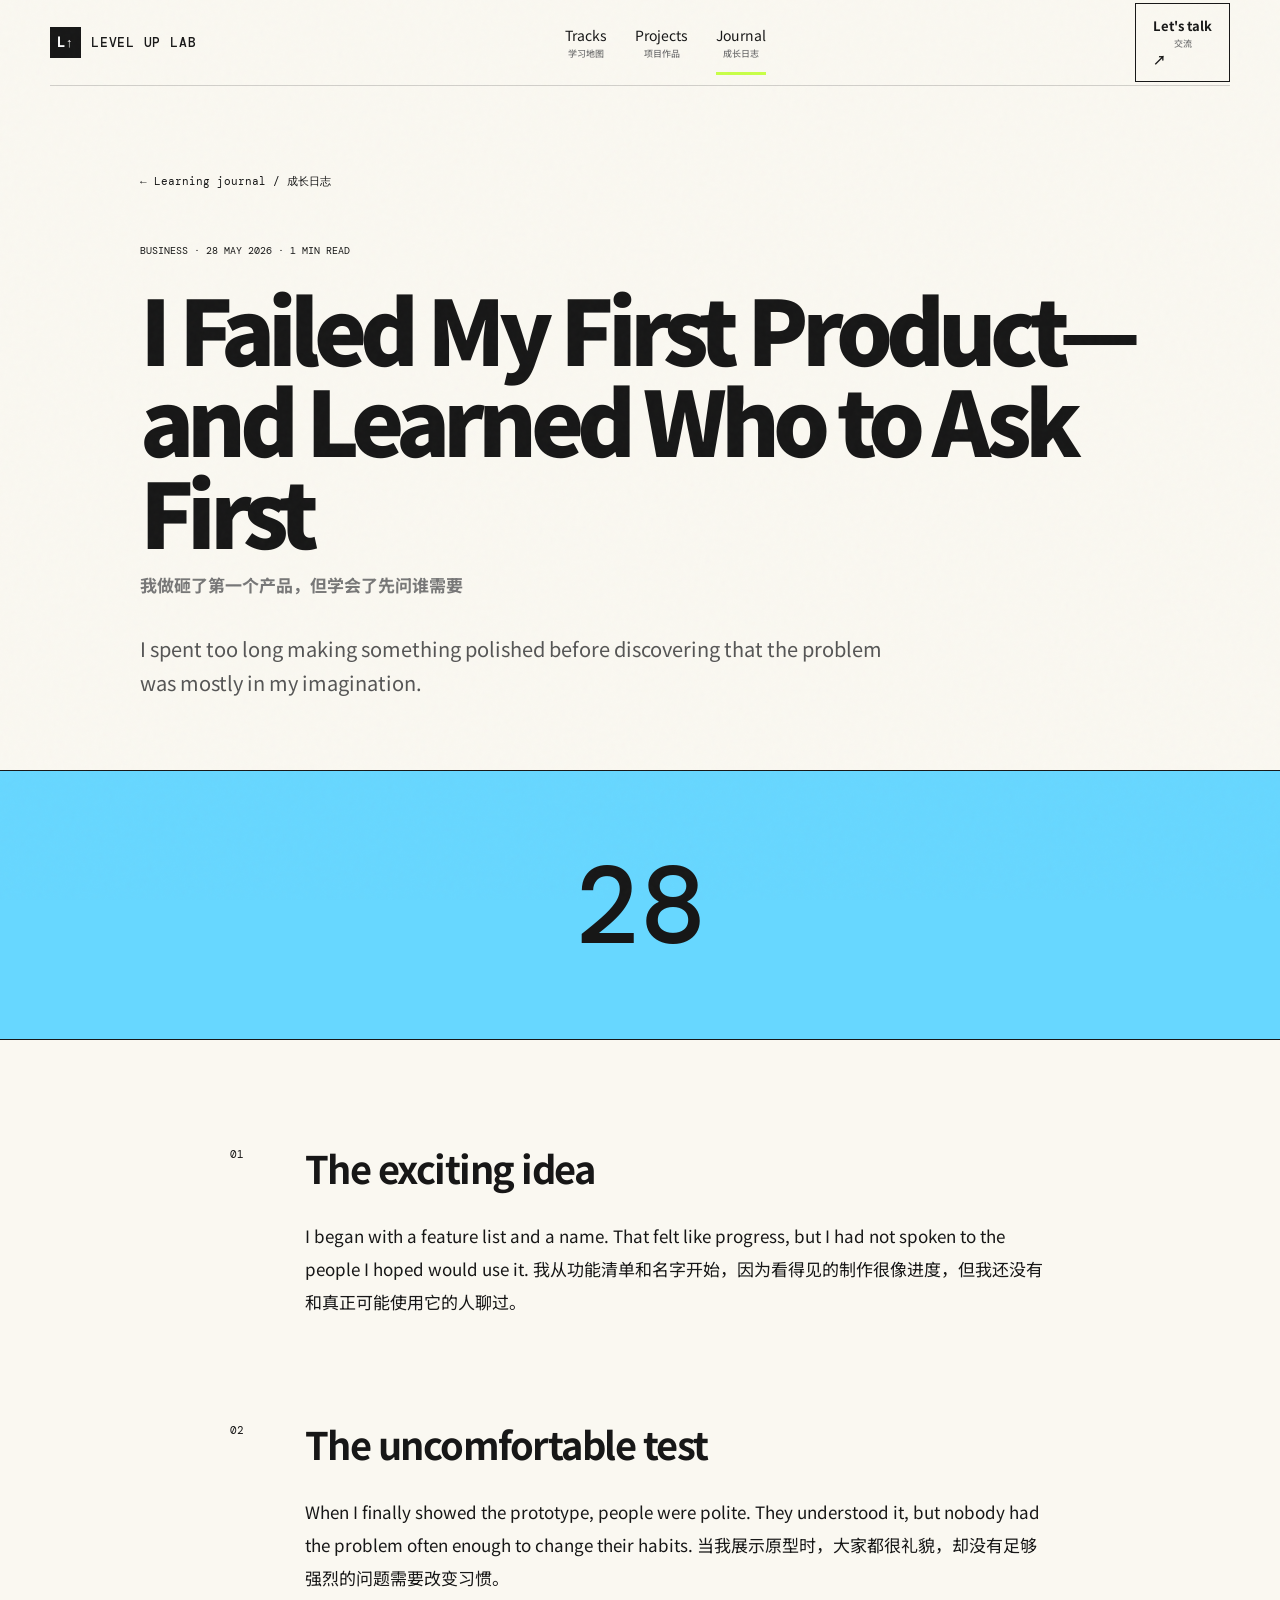
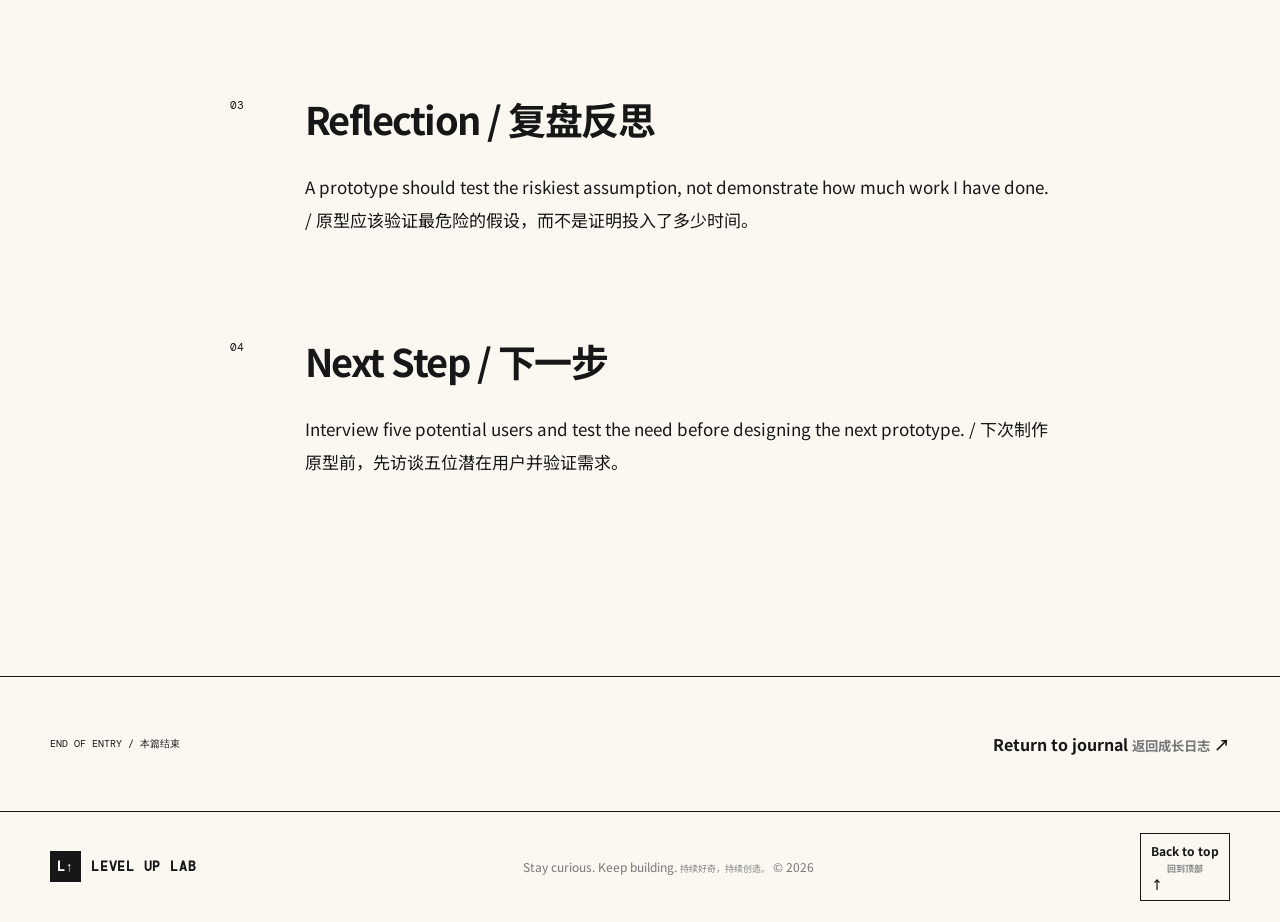
==== commit 9b055b24: "6" ====
--- a/article.html
+++ b/article.html
@@ -5,7 +5,7 @@
     <link rel="preconnect" href="https://fonts.googleapis.com" /><link rel="preconnect" href="https://fonts.gstatic.com" crossorigin /><link href="https://fonts.googleapis.com/css2?family=DM+Mono:wght@400;500&family=Noto+Sans+SC:wght@400;500;700;900&display=swap" rel="stylesheet" /><link rel="stylesheet" href="styles.css" />
   </head>
   <body data-page="journal"><div class="noise" aria-hidden="true"></div>
-    <header class="nav shell inner-nav"><a class="logo" href="index.html"><span class="logo-mark">L↑</span><span>LEVEL UP LAB</span></a><nav aria-label="Main navigation"><a href="tracks.html" data-nav="tracks">Tracks <small>学习地图</small></a><a href="projects.html" data-nav="projects">Projects <small>项目作品</small></a><a href="journal.html" data-nav="journal">Journal <small>成长日志</small></a></nav><a class="nav-cta" href="mailto:hello@example.com">Let's talk <small>交流</small> <span>↗</span></a></header>
+    <header class="nav shell inner-nav"><a class="logo" href="index.html"><span class="logo-mark">L↑</span><span>LEVEL UP LAB</span></a><nav id="site-navigation" aria-label="Main navigation"><a href="tracks.html" data-nav="tracks">Tracks <small>学习地图</small></a><a href="projects.html" data-nav="projects">Projects <small>项目作品</small></a><a href="journal.html" data-nav="journal">Journal <small>成长日志</small></a></nav><button class="nav-toggle" type="button" aria-expanded="false" aria-controls="site-navigation"><span>Menu</span><small>目录</small></button><a class="nav-cta" href="mailto:hello@example.com">Let's talk <small>交流</small> <span>↗</span></a></header>
     <main id="top" class="article-page" data-article-detail>
       <header class="article-hero shell"><a class="back-link" href="journal.html">← Learning journal / 成长日志</a><p class="article-meta" data-article-meta></p><h1 data-article-title>Loading entry…</h1><p class="detail-zh" data-article-zh></p><p class="article-deck" data-article-deck></p></header>
       <div class="article-color" data-article-mark>07</div>
--- a/styles.css
+++ b/styles.css
@@ -171,3 +171,23 @@
   .detail-hero { padding-top:55px; }.detail-hero h1 { font-size:52px; }.detail-facts { grid-template-columns:1fr; }.detail-facts div { border-bottom:1px solid var(--line); }.project-cover { min-height:0; }.project-cover p { font-size:28px; }.cover-mark { width:140px; height:140px; font-size:45px; }.case-study { padding:80px 0; }.case-study h2 { font-size:32px; }.case-study article section>p:not(.eyebrow) { font-size:15px; }.next-project strong { font-size:27px; }
   .article-hero { padding-top:55px; }.article-hero h1 { font-size:49px; }.article-deck { font-size:17px; }.article-color { height:190px; font-size:80px; }.article-body { padding:70px 0; }.article-body section { padding:0 0 65px 0; }.article-body section>span { position:static; display:block; margin-bottom:14px; }.article-body h2 { font-size:29px; }.article-body p { font-size:15px; }.article-end>div { align-items:flex-start; flex-direction:column; gap:20px; }
 }
+
+/* Mobile navigation; desktop layout remains unchanged */
+.nav-toggle { display:none; appearance:none; border:1px solid var(--ink); background:var(--paper); color:var(--ink); padding:8px 12px; font:500 11px "DM Mono",monospace; cursor:pointer; }
+.nav-toggle small { margin-top:2px; color:#777; font:500 9px "Noto Sans SC",sans-serif; }
+
+@media (max-width:850px) {
+  .nav { position:relative; z-index:40; }
+  .nav-toggle { display:flex; flex-direction:column; align-items:center; margin-left:auto; }
+  .nav-cta { margin-left:12px; }
+  .nav nav { position:absolute; top:100%; left:0; right:0; display:none; flex-direction:column; gap:0; background:var(--paper); border:1px solid var(--ink); box-shadow:6px 6px 0 var(--lime); }
+  .nav.menu-open nav { display:flex; }
+  .nav nav a { padding:16px; border-bottom:1px solid var(--line); font-weight:700; }
+  .nav nav a:last-child { border-bottom:0; }
+  .nav nav a small { text-align:left; }
+  .inner-nav nav a.active::after { left:16px; right:16px; bottom:0; }
+}
+
+@media (max-width:560px) {
+  .nav-cta { display:none; }
+}
